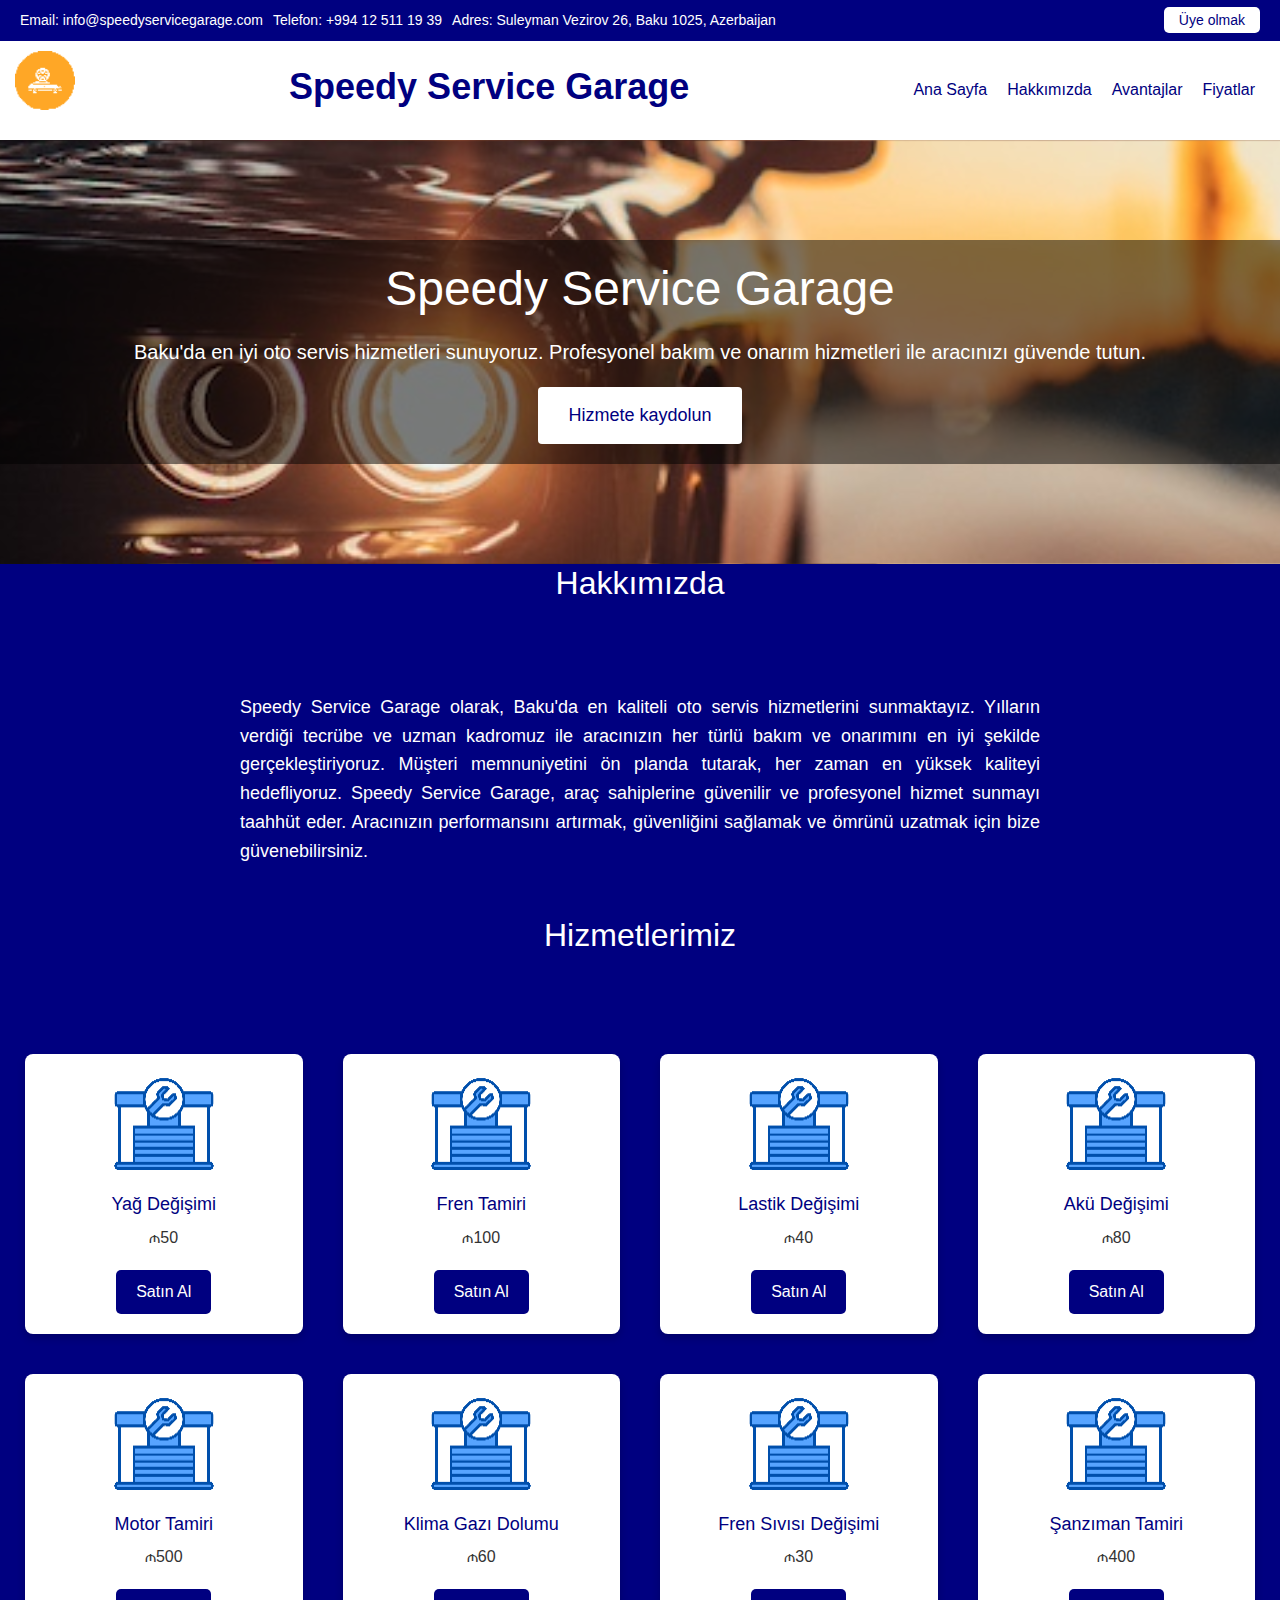
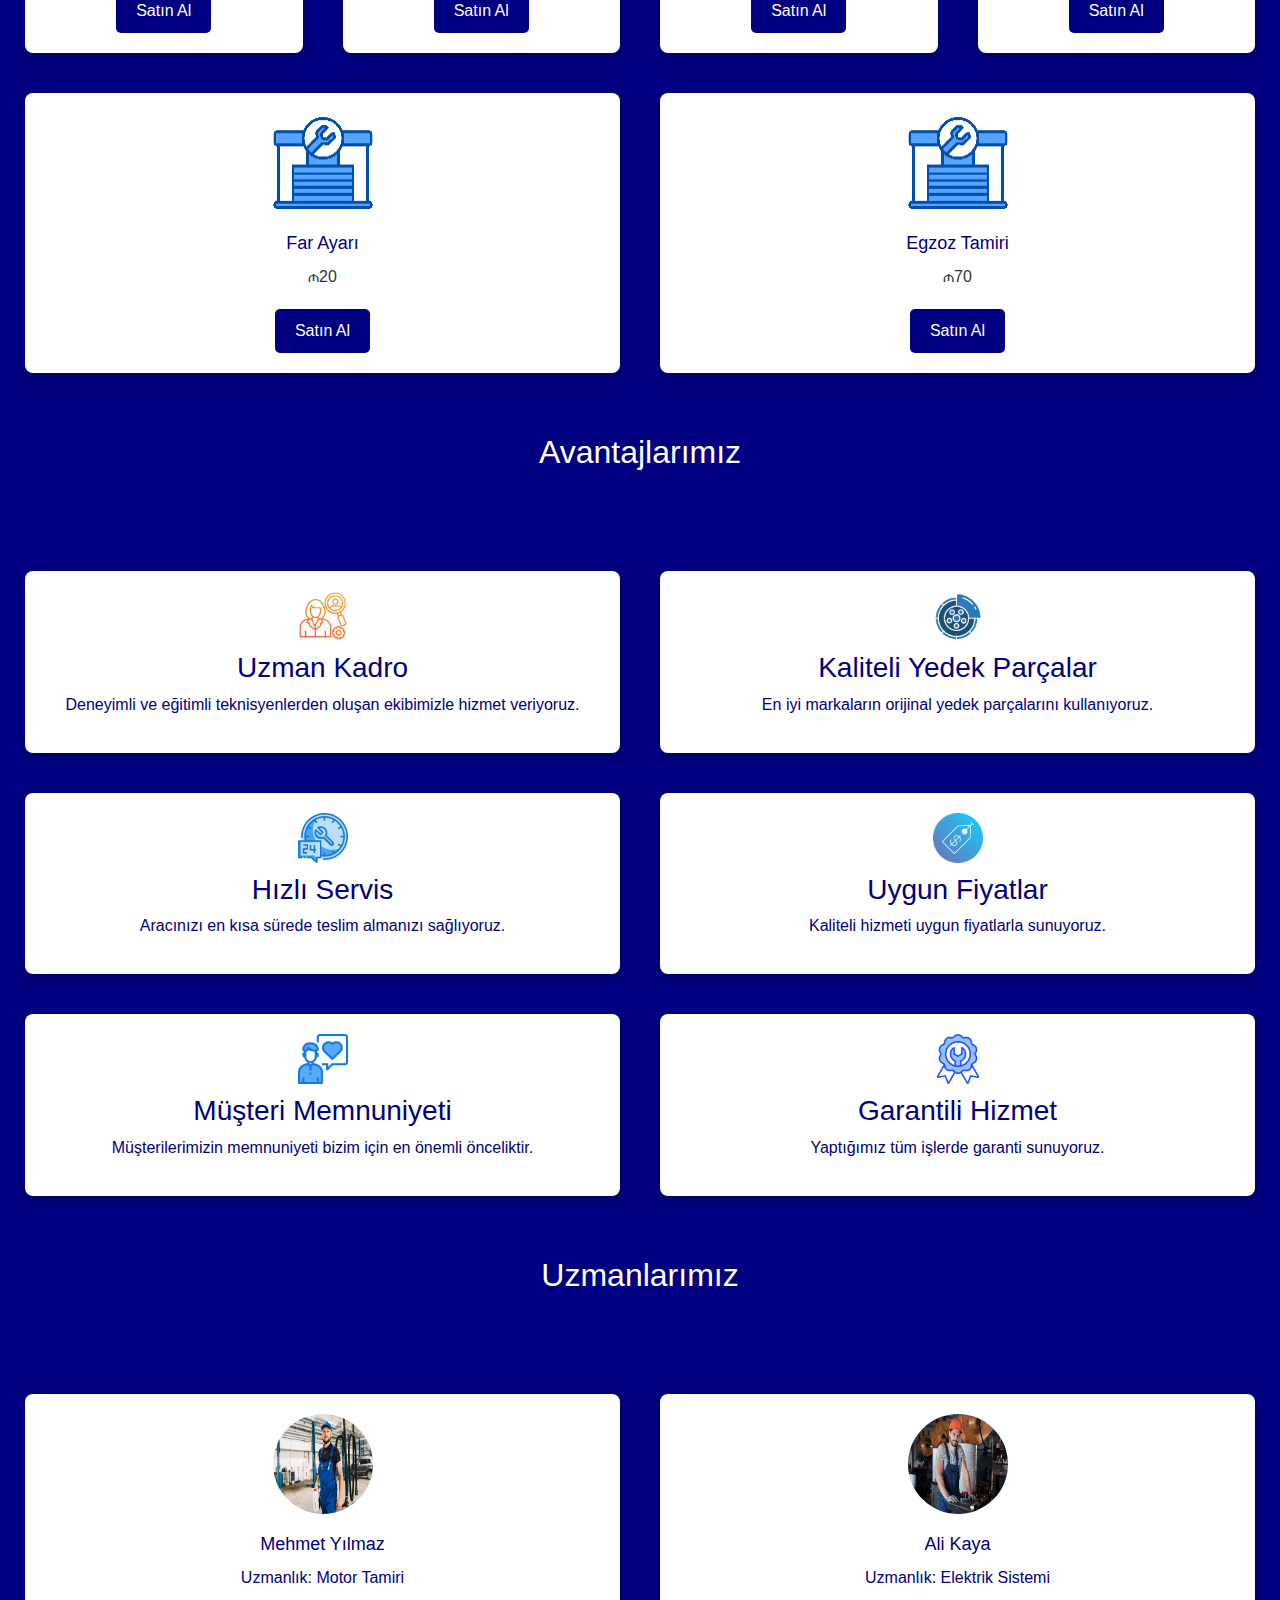
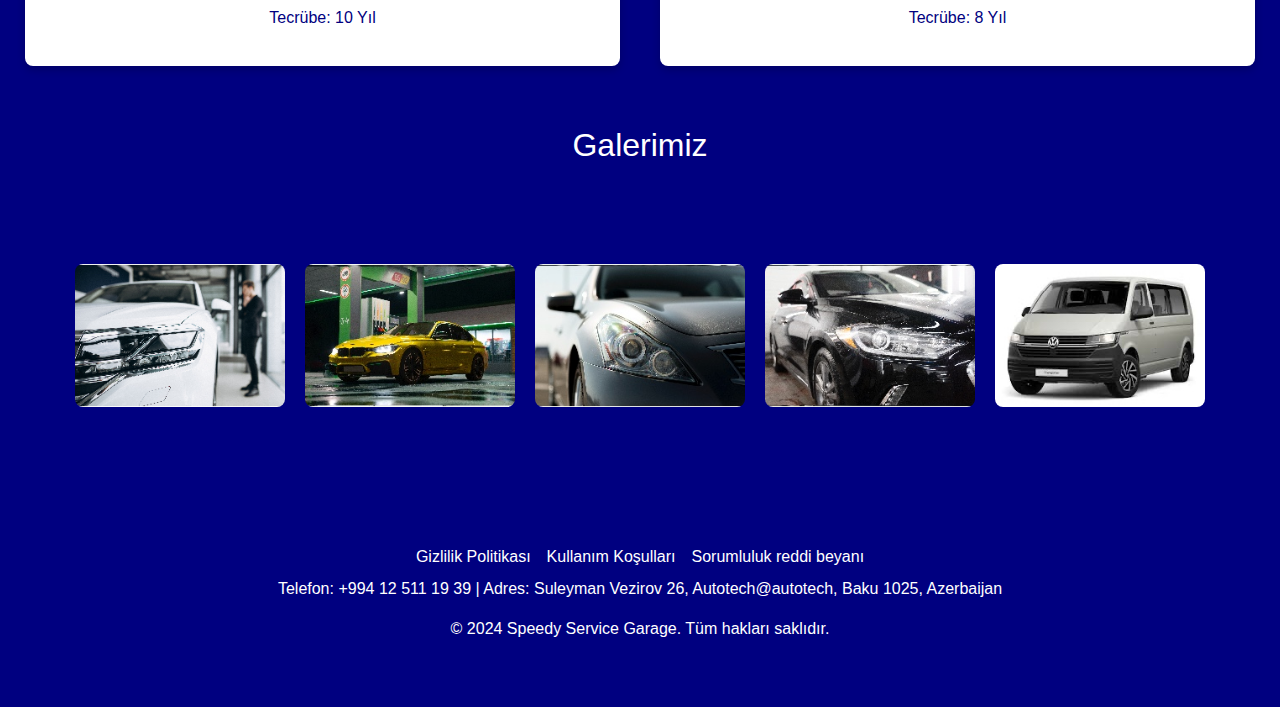
==== index.html @ 7a41a753 "1" ====
<!DOCTYPE html>
<html lang="tr">
<head>
    <meta charset="UTF-8">
    <meta name="viewport" content="width=device-width, initial-scale=1.0">
    <meta name="title" content="Speedy Service Garage">
    <meta name="description"
          content="Speedy Service Garage: Baku'da en iyi oto servis hizmetleri sunuyoruz. Profesyonel bakım ve onarım hizmetleri ile aracınızı güvende tutun.">
    <title>Speedy Service Garage</title>
    <link rel="apple-touch-icon" sizes="180x180" href="favicon/apple-touch-icon.png">
    <link rel="icon" type="image/png" sizes="32x32" href="favicon/favicon-32x32.png">
    <link rel="icon" type="image/png" sizes="16x16" href="favicon/favicon-16x16.png">
    <link rel="manifest" href="favicon/site.webmanifest">
    <link rel="stylesheet" href="css/bootstrap.min.css">
    <link rel="stylesheet" href="css/style.css">
</head>
<body>

<!-- Top Bar -->
<div class="top-bar">
    <div class="contact-info">
        <span>Email: info@speedyservicegarage.com</span>
        <span>Telefon: +994 12 511 19 39</span>
        <span>Adres: Suleyman Vezirov 26, Baku 1025, Azerbaijan</span>
    </div>
    <div class="appointment-btn">
        <a href="form.html">Üye olmak</a>
    </div>
</div>

<!-- Navigation Bar -->
<header class="header">
    <div class="container">
        <nav class="navbar navbar-expand-lg justify-content-between">
            <a class="navbar-brand logo" href="index.html">
                <img src="img/LOGO.png" alt="Speedy Service Garage">
            </a>
            <h1>Speedy Service Garage</h1>
            <button class="navbar-toggler" type="button" data-toggle="collapse" data-target="#navbarSupportedContent"
                    aria-controls="navbarSupportedContent" aria-expanded="false" aria-label="Toggle navigation">
                <span class="toggler-icon"></span>
                <span class="toggler-icon"></span>
                <span class="toggler-icon"></span>
            </button>

            <div class="collapse navbar-collapse sub-menu-bar" id="navbarSupportedContent">
                <ul id="nav" class="navbar-nav align-items-center">
                    <li><a href="index.html">Ana Sayfa</a></li>
                    <li><a href="#about">Hakkımızda</a></li>
                    <li><a href="#advantages">Avantajlar</a></li>
                    <li><a href="#price">Fiyatlar</a></li>
                </ul>
            </div>
        </nav>
    </div>
</header>

<!-- Hero Section -->
<div class="hero">
    <div class="overlay">
        <h1>Speedy Service Garage</h1>
        <p>Baku'da en iyi oto servis hizmetleri sunuyoruz. Profesyonel bakım ve onarım hizmetleri ile aracınızı güvende
            tutun.</p>
        <a href="form.html" class="btn">Hizmete kaydolun</a>
    </div>
</div>


<!-- About Section -->
<div class="container">
    <h2>Hakkımızda</h2>
    <section class="about" id="about">

        <p>
            Speedy Service Garage olarak, Baku'da en kaliteli oto servis hizmetlerini sunmaktayız. Yılların verdiği
            tecrübe ve uzman kadromuz ile aracınızın her türlü bakım ve onarımını en iyi şekilde gerçekleştiriyoruz.
            Müşteri memnuniyetini ön planda tutarak, her zaman en yüksek kaliteyi hedefliyoruz. Speedy Service Garage,
            araç sahiplerine güvenilir ve profesyonel hizmet sunmayı taahhüt eder. Aracınızın performansını artırmak,
            güvenliğini sağlamak ve ömrünü uzatmak için bize güvenebilirsiniz.
        </p>
    </section>
</div>

<!-- Services Section -->
<div class="container">
    <h2>Hizmetlerimiz</h2>
    <section class="services" id="price">
        <div class="service-card">
            <img src="img/1.png" alt="Hizmet 1">
            <h3>Yağ Değişimi</h3>
            <p>₼50</p>
            <a href="tariffs.html" class="buy-btn">Satın Al</a>
        </div>
        <div class="service-card">
            <img src="img/1.png" alt="Hizmet 2">
            <h3>Fren Tamiri</h3>
            <p>₼100</p>
            <a href="tariffs.html" class="buy-btn">Satın Al</a>
        </div>
        <div class="service-card">
            <img src="img/1.png" alt="Hizmet 3">
            <h3>Lastik Değişimi</h3>
            <p>₼40</p>
            <a href="tariffs.html" class="buy-btn">Satın Al</a>
        </div>
        <div class="service-card">
            <img src="img/1.png" alt="Hizmet 4">
            <h3>Akü Değişimi</h3>
            <p>₼80</p>
            <a href="tariffs.html" class="buy-btn">Satın Al</a>
        </div>
        <div class="service-card">
            <img src="img/1.png" alt="Hizmet 5">
            <h3>Motor Tamiri</h3>
            <p>₼500</p>
            <a href="tariffs.html" class="buy-btn">Satın Al</a>
        </div>
        <div class="service-card">
            <img src="img/1.png" alt="Hizmet 6">
            <h3>Klima Gazı Dolumu</h3>
            <p>₼60</p>
            <a href="tariffs.html" class="buy-btn">Satın Al</a>
        </div>
        <div class="service-card">
            <img src="img/1.png" alt="Hizmet 7">
            <h3>Fren Sıvısı Değişimi</h3>
            <p>₼30</p>
            <a href="tariffs.html" class="buy-btn">Satın Al</a>
        </div>
        <div class="service-card">
            <img src="img/1.png" alt="Hizmet 8">
            <h3>Şanzıman Tamiri</h3>
            <p>₼400</p>
            <a href="tariffs.html" class="buy-btn">Satın Al</a>
        </div>
        <div class="service-card">
            <img src="img/1.png" alt="Hizmet 9">
            <h3>Far Ayarı</h3>
            <p>₼20</p>
            <a href="tariffs.html" class="buy-btn">Satın Al</a>
        </div>
        <div class="service-card">
            <img src="img/1.png" alt="Hizmet 10">
            <h3>Egzoz Tamiri</h3>
            <p>₼70</p>
            <a href="tariffs.html" class="buy-btn">Satın Al</a>
        </div>
    </section>
</div>


<!-- Advantages Section -->
<div class="container">
    <h2>Avantajlarımız</h2>
    <section class="advantages" id="advantages">

        <div class="advantage">
            <img src="img/2.png" alt="Avantaj 1">
            <h3>Uzman Kadro</h3>
            <p>Deneyimli ve eğitimli teknisyenlerden oluşan ekibimizle hizmet veriyoruz.</p>
        </div>
        <div class="advantage">
            <img src="img/3.png" alt="Avantaj 2">
            <h3>Kaliteli Yedek Parçalar</h3>
            <p>En iyi markaların orijinal yedek parçalarını kullanıyoruz.</p>
        </div>
        <div class="advantage">
            <img src="img/4.png" alt="Avantaj 3">
            <h3>Hızlı Servis</h3>
            <p>Aracınızı en kısa sürede teslim almanızı sağlıyoruz.</p>
        </div>
        <div class="advantage">
            <img src="img/5.png" alt="Avantaj 4">
            <h3>Uygun Fiyatlar</h3>
            <p>Kaliteli hizmeti uygun fiyatlarla sunuyoruz.</p>
        </div>
        <div class="advantage">
            <img src="img/6.png" alt="Avantaj 5">
            <h3>Müşteri Memnuniyeti</h3>
            <p>Müşterilerimizin memnuniyeti bizim için en önemli önceliktir.</p>
        </div>
        <div class="advantage">
            <img src="img/7.png" alt="Avantaj 6">
            <h3>Garantili Hizmet</h3>
            <p>Yaptığımız tüm işlerde garanti sunuyoruz.</p>
        </div>
    </section>
</div>


<div class="container">
    <h2>Uzmanlarımız</h2>
    <section class="specialists" id="specialists">

        <div class="specialist-card">
            <img src="img/8.jpg" alt="Uzman 1">
            <h3>Mehmet Yılmaz</h3>
            <p>Uzmanlık: Motor Tamiri</p>
            <p>Tecrübe: 10 Yıl</p>
        </div>
        <div class="specialist-card">
            <img src="img/9.jpg" alt="Uzman 2">
            <h3>Ali Kaya</h3>
            <p>Uzmanlık: Elektrik Sistemi</p>
            <p>Tecrübe: 8 Yıl</p>
        </div>
    </section>
</div>

<!-- Gallery Section -->
<div class="container">
    <h2>Galerimiz</h2>
    <section class="gallery" id="gallery">

        <div class="gallery-item">
            <img src="img/10.jpg" alt="Fotoğraf 1">
        </div>
        <div class="gallery-item">
            <img src="img/11.jpg" alt="Fotoğraf 2">
        </div>

        <div class="gallery-item">
            <img src="img/12.jpg" alt="Fotoğraf 1">
        </div>
        <div class="gallery-item">
            <img src="img/13.jpg" alt="Fotoğraf 2">
        </div>
        <div class="gallery-item">
            <img src="img/14.jpg" alt="Fotoğraf 2">
        </div>
    </section>
</div>

<!-- Footer Section -->
<footer id="contact">
    <div class="d-flex justify-content-center flex-column-mob">
        <a href="policy.html" class="text-white m-2">Gizlilik Politikası</a>
        <a href="terms.html" class="text-white m-2">Kullanım Koşulları</a>
        <a href="disclaimer.html" class="text-white m-2">Sorumluluk reddi beyanı</a>
    </div>
    <p>Telefon: +994 12 511 19 39 | Adres: Suleyman Vezirov 26, Autotech@autotech, Baku 1025, Azerbaijan</p>
    <p>© 2024 Speedy Service Garage. Tüm hakları saklıdır.</p>
</footer>
</body>
<script src="js/jquery-1.12.4.min.js"></script>
<script src="js/bootstrap.min.js"></script>
<script src="js/main.js"></script>
<script type="application/ld+json">
    {
        "@context": "https://schema.org",
        "@type": "Organization",
        "name": "Speedy Service Garage",
        "url": "",
        "logo": "/favicon/favicon.ico"
    }
</script>
<script type="application/ld+json">
    {
        "@context": "https://schema.org",
        "@type": "WPHeader",
        "headline": "Speedy Service Garage",
        "description": "Speedy Service Garage: Baku'da en iyi oto servis hizmetleri sunuyoruz. Profesyonel bakım ve onarım hizmetleri ile aracınızı güvende tutun.",
        "url": "",
        "publisher": {
            "@type": "Organization",
            "name": "Speedy Service Garage",
            "logo": {
                "@type": "ImageObject",
                "url": "/favicon/favicon.ico"
            }
        }
    }
</script>
<script type="application/ld+json">
    {
        "@context": "https://schema.org",
        "@type": "WebPage",
        "name": "Speedy Service Garage",
        "description": "Speedy Service Garage: Baku'da en iyi oto servis hizmetleri sunuyoruz. Profesyonel bakım ve onarım hizmetleri ile aracınızı güvende tutun.",
        "publisher": {
            "@type": "Organization",
            "name": "Speedy Service Garage"
        },
        "license": "A license document that applies to this content, typically indicated by URL"
    }
</script>
<script type="application/ld+json">
    {
        "@context": "https://schema.org",
        "@type": "SiteNavigationElement",
        "name": "Main Navigation",
        "url": "",
        "hasPart": [
            {
                "@type": "WebPage",
                "name": "Home",
                "url": ""
            },
            {
                "@type": "WebPage",
                "name": "Tariffs",
                "url": "/tariffs.html"
            },
            {
                "@type": "WebPage",
                "name": "Form",
                "url": "/form.html"
            },
            {
                "@type": "WebPage",
                "name": "Policy",
                "url": "/policy.html"
            },
            {
                "@type": "WebPage",
                "name": "Terms of Conditions",
                "url": "/terms.html"
            },
            {
                "@type": "WebPage",
                "name": "Disclaimer",
                "url": "/disclaimer.html"
            }
        ]
    }
</script>
</html>
---- css/style.css ----
body {
  font-family: Arial, sans-serif;
  margin: 0;
  padding: 0;
  color: #FFFFFF;
  background-color: #000080;
}

.container {
  max-width: 1440px;
  margin: 0 auto;
  padding: 0 15px;
}

header {
  background-color: #FFFFFF;
  padding: 10px 0;
  color: #000080;
}

header .contact-info {
  display: flex;
  justify-content: space-between;
  align-items: center;
  font-size: 14px;
}

header .contact-info a {
  color: #FFFFFF;
  text-decoration: none;
  padding: 10px 15px;
  border: 1px solid #FFFFFF;
  border-radius: 4px;
}

.main-nav {
  display: flex;
  justify-content: space-between;
  align-items: center;
  padding: 20px 0;
}

.main-nav a {
  color: #FFFFFF;
  text-decoration: none;
  margin-left: 20px;
  font-size: 16px;
}

.main-nav a:hover {
  text-decoration: underline;
}

.hero {
  background-image: url('../img/15.jpg'); /* Замените на изображение */
  background-size: cover;
  background-position: center;
  position: relative;
  color: #FFFFFF;
  text-align: center;
  padding: 100px 0;
}

.hero .overlay {
  background-color: rgba(0, 0, 0, 0.5);
  padding: 20px;
}

.hero h1 {
  font-size: 48px;
  margin: 0;
}

.hero p {
  font-size: 20px;
  margin: 20px 0;
}

.hero .btn {
  background-color: #FFFFFF;
  color: #000080;
  padding: 15px 30px;
  border: none;
  border-radius: 4px;
  text-decoration: none;
  font-size: 18px;
}

.services {
  padding: 50px 0;
}

.services h2 {
  text-align: center;
  margin-bottom: 30px;
}

.services .service-card {
  background-color: #FFFFFF;
  color: #000080;
  text-align: center;
  padding: 20px;
  margin: 10px;
  border-radius: 8px;
  width: calc(20% - 40px);
  box-shadow: 0 4px 8px rgba(0, 0, 0, 0.2);
  display: inline-block;
  vertical-align: top;
}

.services .service-card img {
  width: 100px;
  height: 100px;
  margin-bottom: 10px;
}

.services .service-card h3 {
  font-size: 18px;
  margin: 10px 0;
}

.services .service-card p {
  font-size: 16px;
}

.about, .advantages, .specialists, .gallery, footer {
  padding: 50px 0;
}

.about h2, .advantages h2, .specialists h2, .gallery h2 {
  text-align: center;
  margin-bottom: 30px;
}

.about p {
  font-size: 18px;
  text-align: justify;
  line-height: 1.6;
  max-width: 800px;
  margin: 0 auto;
}

.advantages .advantage {
  background-color: #FFFFFF;
  color: #000080;
  text-align: center;
  padding: 20px;
  margin: 10px;
  border-radius: 8px;
  width: calc(25% - 40px);
  box-shadow: 0 4px 8px rgba(0, 0, 0, 0.2);
  display: inline-block;
  vertical-align: top;
}

.advantages .advantage img {
  width: 50px;
  height: 50px;
  margin-bottom: 10px;
}

.specialists .specialist-card {
  background-color: #FFFFFF;
  color: #000080;
  text-align: center;
  padding: 20px;
  margin: 10px;
  border-radius: 8px;
  width: calc(25% - 40px);
  box-shadow: 0 4px 8px rgba(0, 0, 0, 0.2);
  display: inline-block;
  vertical-align: top;
}

.specialists .specialist-card img {
  width: 100px;
  height: 100px;
  border-radius: 50%;
  margin-bottom: 10px;
}

.specialists .specialist-card h3 {
  font-size: 18px;
  margin: 10px 0;
}

.specialists .specialist-card p {
  font-size: 16px;
}

.gallery .gallery-item {
  width: calc(20% - 40px);
  margin: 10px;
  display: inline-block;
  vertical-align: top;
}

.gallery .gallery-item img {
  width: 100%;
  border-radius: 8px;
}
.gallery {
  display: flex;
  justify-content: center;
}
footer {
  background-color: #000080;
  color: #FFFFFF;
  text-align: center;
}

footer p {
  font-size: 16px;
}






.services {
  display: flex;
  flex-wrap: wrap;
  justify-content: space-between;
  gap: 20px;
}

.service-card {
  flex: 1 1 calc(20% - 20px);
  box-sizing: border-box;
  text-align: center;
  background-color: #ffffff;
  padding: 20px;
  border-radius: 10px;
  box-shadow: 0 0 10px rgba(0, 0, 0, 0.1);
}


.advantages {
  display: flex;
  flex-wrap: wrap;
  justify-content: space-between;
  gap: 20px;
}

.advantage {
  flex: 1 1 calc(33.33% - 20px);
  box-sizing: border-box;
  text-align: center;
  background-color: #ffffff;
  padding: 20px;
  border-radius: 10px;
  box-shadow: 0 0 10px rgba(0, 0, 0, 0.1);
}


.specialists {
  display: flex;
  flex-wrap: wrap;
  justify-content: space-between;
  gap: 20px;
}

.specialist-card {
  flex: 1 1 calc(25% - 20px);
  box-sizing: border-box;
  text-align: center;
  background-color: #ffffff;
  padding: 20px;
  border-radius: 10px;
  box-shadow: 0 0 10px rgba(0, 0, 0, 0.1);
}

@media (max-width: 1024px) {
  .service-card, .advantage, .specialist-card {
    flex: 1 1 calc(50% - 20px);
  }
}

@media (max-width: 768px) {
  .service-card, .advantage, .specialist-card {
    flex: 1 1 100%;
  }
  .gallery .gallery-item {
    width: 100%;
    display: inline-block;
    vertical-align: top;
    margin: 0;
    padding: 10px;
  }
  .gallery {
    flex-direction: column;
    display: flex;
  }
}

h2 {
  text-align: center;
  margin-bottom: 40px;
  color: #ffffff;
}

img {
  max-width: 100%;
  height: auto;
  margin-bottom: 20px;
}




.top-bar {
  display: flex;
  justify-content: space-between;
  align-items: center;
  background-color: #000080;
  color: #ffffff;
  padding: 10px 20px;
  font-size: 14px;
}

.top-bar .contact-info {
  display: flex;
  flex-wrap: wrap;
  gap: 10px;
}

.top-bar .appointment-btn a {
  background-color: #ffffff;
  color: #000080;
  padding: 5px 15px;
  text-decoration: none;
  border-radius: 5px;
}


.navigation-bar {
  display: flex;
  justify-content: space-between;
  align-items: center;
  background-color: #ffffff;
  padding: 20px;
  box-shadow: 0 2px 10px rgba(0, 0, 0, 0.1);
}

.navigation-bar .logo img {
  max-width: 150px;
  height: auto;
}

.navigation-bar .menu ul {
  display: flex;
  gap: 20px;
  list-style: none;
  margin: 0;
  padding: 0;
}

.navigation-bar .menu ul li a {
  text-decoration: none;
  color: #000080;
  font-weight: bold;
}


@media (max-width: 1024px) {
  .top-bar {
    flex-direction: column;
    align-items: flex-start;
  }

  .top-bar .contact-info {
    margin-bottom: 10px;
  }

  .navigation-bar {
    flex-direction: column;
    align-items: flex-start;
  }

  .navigation-bar .menu ul {
    flex-direction: column;
    gap: 10px;
    width: 100%;
  }

  .navigation-bar .menu ul li {
    width: 100%;
  }

  .navigation-bar .menu ul li a {
    display: block;
    padding: 10px;
    text-align: left;
  }
}

@media (max-width: 768px) {
  .top-bar {
    font-size: 12px;
    padding: 10px;
  }

  .navigation-bar .logo img {
    max-width: 120px;
  }

  .navigation-bar .menu ul li a {
    padding: 10px 5px;
  }
}



.service-card {
  text-align: center;
  background-color: #ffffff;
  padding: 20px;
  border-radius: 10px;
  box-shadow: 0 0 10px rgba(0, 0, 0, 0.1);
  margin-bottom: 20px;
  position: relative;
}

.service-card img {
  max-width: 100%;
  height: auto;
  margin-bottom: 15px;
}

.service-card h3 {
  font-size: 18px;
  color: #000080;
  margin-bottom: 10px;
}

.service-card p {
  font-size: 16px;
  color: #333333;
  margin-bottom: 20px;
}
.tariffs .services .price {
  color: green;
  font-weight: bold;
  font-size: 32px;
}
.tariffs .services h2 {
  color: #000080;
}
.buy-btn {
  display: inline-block;
  background-color: #000080;
  color: #ffffff;
  padding: 10px 20px;
  text-decoration: none;
  border-radius: 5px;
  transition: background-color 0.3s;
}

.buy-btn:hover {
  background-color: #333399;
}


@media (max-width: 768px) {
  .service-card {
    margin-bottom: 15px;
  }

  .buy-btn {
    padding: 8px 16px;
    font-size: 14px;
  }
}



/*===== NAVBAR =====*/
.header_navbar {
  position: absolute;
  top: 0;
  left: 0;
  width: 100%;
  z-index: 99;
  -webkit-transition: all 0.3s ease-out 0s;
  -moz-transition: all 0.3s ease-out 0s;
  -ms-transition: all 0.3s ease-out 0s;
  -o-transition: all 0.3s ease-out 0s;
  transition: all 0.3s ease-out 0s;
}

.header a {
  color: #111;
}

.header a:hover, .hero a:hover {
  text-decoration: none;
}

.sticky {
  position: fixed;
  z-index: 999;
  background-color: #fff;
  -webkit-box-shadow: 0px 20px 50px 0px rgba(0, 0, 0, 0.05);
  -moz-box-shadow: 0px 20px 50px 0px rgba(0, 0, 0, 0.05);
  box-shadow: 0px 20px 50px 0px rgba(0, 0, 0, 0.05);
  -webkit-transition: all 0.3s ease-out 0s;
  -moz-transition: all 0.3s ease-out 0s;
  -ms-transition: all 0.3s ease-out 0s;
  -o-transition: all 0.3s ease-out 0s;
  transition: all 0.3s ease-out 0s;
}

.sticky .navbar {
  padding: 10px 0;
}

.navbar {
  align-items: center;
  -webkit-transition: all 0.3s ease-out 0s;
  -moz-transition: all 0.3s ease-out 0s;
  -ms-transition: all 0.3s ease-out 0s;
  -o-transition: all 0.3s ease-out 0s;
  transition: all 0.3s ease-out 0s;
}

.navbar h1 {
  white-space: nowrap;
  color: #000080;
  font-weight: bold;
  font-size: 36px;
}
.navbar ul li {
  margin: 10px;
}
.navbar a:hover {
  text-decoration: none;
}

.tariffs {
  padding: 200px 0;
}

.navbar-brand {
  padding: 0;
  margin-right: 0;
}

.navbar .navbar-nav a {
  color: #000080;
}
.navbar-brand img {
  width: 60px;
}
.policy {
  padding-top: 150px;
}
.policy p {
  text-align: left;
}

.navbar-toggler {
  padding: 0;
}
.navbar-collapse {
  flex-grow: 0!important;
}
.navbar-toggler .toggler-icon {
  width: 30px;
  height: 2px;
  background-color: #111;
  display: block;
  margin: 5px 0;
  position: relative;
  -webkit-transition: all 0.3s ease-out 0s;
  -moz-transition: all 0.3s ease-out 0s;
  -ms-transition: all 0.3s ease-out 0s;
  -o-transition: all 0.3s ease-out 0s;
  transition: all 0.3s ease-out 0s;
}

.navbar-toggler.active .toggler-icon:nth-of-type(1) {
  -webkit-transform: rotate(45deg);
  -moz-transform: rotate(45deg);
  -ms-transform: rotate(45deg);
  -o-transform: rotate(45deg);
  transform: rotate(45deg);
  top: 7px;
}

.navbar-toggler.active .toggler-icon:nth-of-type(2) {
  opacity: 0;
}

.navbar-toggler.active .toggler-icon:nth-of-type(3) {
  -webkit-transform: rotate(135deg);
  -moz-transform: rotate(135deg);
  -ms-transform: rotate(135deg);
  -o-transform: rotate(135deg);
  transform: rotate(135deg);
  top: -7px;
}

@media only screen and (min-width: 768px) and (max-width: 991px) {
  .navbar-collapse {
    position: absolute;
    top: 100%;
    left: 0;
    width: 100%;
    background-color: #fff;
    z-index: 9;
    -webkit-box-shadow: 0px 15px 20px 0px rgba(34, 34, 34, 0.1);
    -moz-box-shadow: 0px 15px 20px 0px rgba(34, 34, 34, 0.1);
    box-shadow: 0px 15px 20px 0px rgba(34, 34, 34, 0.1);
    margin-top: 20px;
    padding: 5px 12px;
  }
}

@media (max-width: 767px) {
  .navbar-collapse {
    position: absolute;
    top: 100%;
    left: 0;
    width: 100%;
    background-color: #fff;
    z-index: 9;
    -webkit-box-shadow: 0px 15px 20px 0px rgba(34, 34, 34, 0.1);
    -moz-box-shadow: 0px 15px 20px 0px rgba(34, 34, 34, 0.1);
    box-shadow: 0px 15px 20px 0px rgba(34, 34, 34, 0.1);
    padding: 5px 12px;
  }
  .about-text, .delivery-text {
    width: 100%;
  }
  .about-image, .delivery-image {
    width: 100%;
    margin-right: 0px;
  }
  .h-135 {
    height: auto;
  }
  .policy {
    padding-top: 50px;
  }
  .policy h1 {
    font-size: 1.5em;
  }
  .policy h2 {
    font-size: 1.2em;
  }
  .menu ul li {
    margin: 10px 15px;
  }
  .short-logo {
    justify-content: center;
  }
  .menu ul li a {
    color: #fff
  }
  .flex-column-mob {
    flex-direction: column;
  }
  .category-row {
    flex-direction: column;
  }

  .about-team, .beauty-glory {
    flex-direction: column;
  }

  .about-team img, .beauty-glory img {
    max-width: 100%;
  }

  .navbar-toggler {
    padding: 10px;
  }

  .navbar h1 {
    padding: 10px;
  }

  .navbar-brand img {
    width: 60px;
  }
  .navbar ul li, .navbar ul li a{
    color: #111;
  }
  .img-about {
    width: 100% !important;
  }

  .advantage-row, .category-row {
    flex-direction: column;
  }

  .services-grid {
    display: flex;
    flex-direction: column;
  }

  .cta-btn {
    font-size: 14px;
  }

  .advantage-item, .category-card {
    width: 100%;
    margin: 10px 0;
  }

  .banner h1 {
    font-size: 16px;
  }

  .banner p {
    font-size: 12px;
  }

  .header-info p, .header-info a {
    font-size: 10px;
  }
  .tariffs {
    padding: 60px 0;
  }
  .tariffs .category-card {
    width: 100%;
  }

}

.navbar-nav .nav-item {
  margin-left: 45px;
  position: relative;
  white-space: nowrap;
}

nav ul li:hover a {
  color: #8B0000 !important;
  text-decoration: none;
}

.screen img {
  max-width: 250px;
}

@media only screen and (min-width: 992px) and (max-width: 1199px) {
  .navbar-nav .nav-item {
    margin-left: 30px;
  }
}

@media only screen and (min-width: 768px) and (max-width: 991px) {
  .navbar-nav .nav-item {
    margin: 0;
  }
}

@media (max-width: 767px) {
  .navbar-nav .nav-item {
    margin: 0;
  }

  .navbar h1 {
    font-size: 16px;
  }
}

.navbar-nav .nav-item a {
  font-size: 16px;
  font-weight: 600;
  color: #38424D;
  -webkit-transition: all 0.3s ease-out 0s;
  -moz-transition: all 0.3s ease-out 0s;
  -ms-transition: all 0.3s ease-out 0s;
  -o-transition: all 0.3s ease-out 0s;
  transition: all 0.3s ease-out 0s;
  padding: 5px 0;
  position: relative;
}

.navbar-nav .nav-item a::before {
  position: absolute;
  content: '';
  width: 0;
  height: 2px;
  background-color: #38424D;
  border-radius: 50px;
  left: 110%;
  left: 0;
  bottom: 0;
  -webkit-transition: all 0.3s ease-out 0s;
  -moz-transition: all 0.3s ease-out 0s;
  -ms-transition: all 0.3s ease-out 0s;
  -o-transition: all 0.3s ease-out 0s;
  transition: all 0.3s ease-out 0s;
}

@media only screen and (min-width: 768px) and (max-width: 991px) {
  .navbar-nav .nav-item a::before {
    display: none;
  }
}

@media (max-width: 767px) {
  .navbar-nav .nav-item a::before {
    display: none;
  }
}

@media only screen and (min-width: 768px) and (max-width: 991px) {
  .navbar-nav .nav-item a {
    display: block;
    padding: 4px 0;
  }
}

@media (max-width: 767px) {
  .navbar-nav .nav-item a {
    display: block;
    padding: 4px 0;
  }
}

.navbar-nav .nav-item.active > a::before, .navbar-nav .nav-item:hover > a::before {
  width: 100%;
}

.navbar-nav .nav-item:hover .sub-menu {
  top: 100%;
  opacity: 1;
  visibility: visible;
}

@media only screen and (min-width: 768px) and (max-width: 991px) {
  .navbar-nav .nav-item:hover .sub-menu {
    top: 0;
  }
}

@media (max-width: 767px) {
  .navbar-nav .nav-item:hover .sub-menu {
    top: 0;
  }

  .screen img {
    max-width: 100%;
  }
}

.navbar-nav .nav-item .sub-menu {
  width: 200px;
  background-color: #fff;
  -webkit-box-shadow: 0px 0px 20px 0px rgba(0, 0, 0, 0.1);
  -moz-box-shadow: 0px 0px 20px 0px rgba(0, 0, 0, 0.1);
  box-shadow: 0px 0px 20px 0px rgba(0, 0, 0, 0.1);
  position: absolute;
  top: 110%;
  left: 0;
  opacity: 0;
  visibility: hidden;
  -webkit-transition: all 0.3s ease-out 0s;
  -moz-transition: all 0.3s ease-out 0s;
  -ms-transition: all 0.3s ease-out 0s;
  -o-transition: all 0.3s ease-out 0s;
  transition: all 0.3s ease-out 0s;
}

@media only screen and (min-width: 768px) and (max-width: 991px) {
  .navbar-nav .nav-item .sub-menu {
    position: relative;
    width: 100%;
    top: 0;
    display: none;
    opacity: 1;
    visibility: visible;
  }
}

@media (max-width: 767px) {
  .navbar-nav .nav-item .sub-menu {
    position: relative;
    width: 100%;
    top: 0;
    display: none;
    opacity: 1;
    visibility: visible;
  }
  .container1 {
    flex-direction: column;
  }
}

.navbar-nav .nav-item .sub-menu li {
  display: block;
}

.navbar-nav .nav-item .sub-menu li a {
  display: block;
  padding: 8px 20px;
  color: #4be46e;
}

.navbar-nav .nav-item .sub-menu li a.active, .navbar-nav .nav-item .sub-menu li a:hover {
  padding-left: 25px;
  color: #1E75D9;
}

.navbar-nav .sub-nav-toggler {
  display: none;
}

.form-contact {
  width: 60%;
}

@media only screen and (min-width: 768px) and (max-width: 991px) {
  .navbar-nav .sub-nav-toggler {
    display: block;
    position: absolute;
    right: 0;
    top: 0;
    background: none;
    color: #222;
    font-size: 18px;
    border: 0;
    width: 30px;
    height: 30px;
  }
}

@media (max-width: 767px) {
  .navbar-nav .sub-nav-toggler {
    display: block;
    position: absolute;
    right: 0;
    top: 0;
    background: none;
    color: #222;
    font-size: 18px;
    border: 0;
    width: 30px;
    height: 30px;
  }

  .form-contact {
    width: 80%;
  }
}

.navbar-nav .sub-nav-toggler span {
  width: 8px;
  height: 8px;
  border-left: 1px solid #222;
  border-bottom: 1px solid #222;
  -webkit-transform: rotate(-45deg);
  -moz-transform: rotate(-45deg);
  -ms-transform: rotate(-45deg);
  -o-transform: rotate(-45deg);
  transform: rotate(-45deg);
  position: relative;
  top: -5px;
}

.contact_section2 {
  width: 100%;
  height: auto;
  background-size: 100%;
  display: flex;
  justify-content: center;
  margin-bottom: 90px;
}

.input_bg {
  width: 60%;
  margin: 0 auto;
  text-align: center;
  margin-top: 100px;
}

.fact_text {
  width: 100%;
  float: left;
  font-size: 20px;
  color: #ffffff;
  text-align: center;
  text-transform: uppercase;
}

.address_text {
  width: 100%;
  float: left;
  font-size: 18px;
  color: #000;
  padding: 5px 20px 5px 30px;
  border-radius: 30px;
  border: 0px;
  background-color: #dadada;
  height: 60px;
  margin-top: 40px;
}

.sub_bt {
  width: 100%;
  color: black;
  background-color: #fff;
  font-size: 18px;
  border-radius: 30px;
  border: 1px solid black;
  height: 60px;
  margin-top: 40px;
  cursor: pointer;

}

.sub_bt:hover {
  color: #fff;
  background-color: black;
  border-color: #fff;
}

.h-80 {
  height: 80px;
  background-size: auto;
}

.courses-section h2 {
  text-align: center;
}
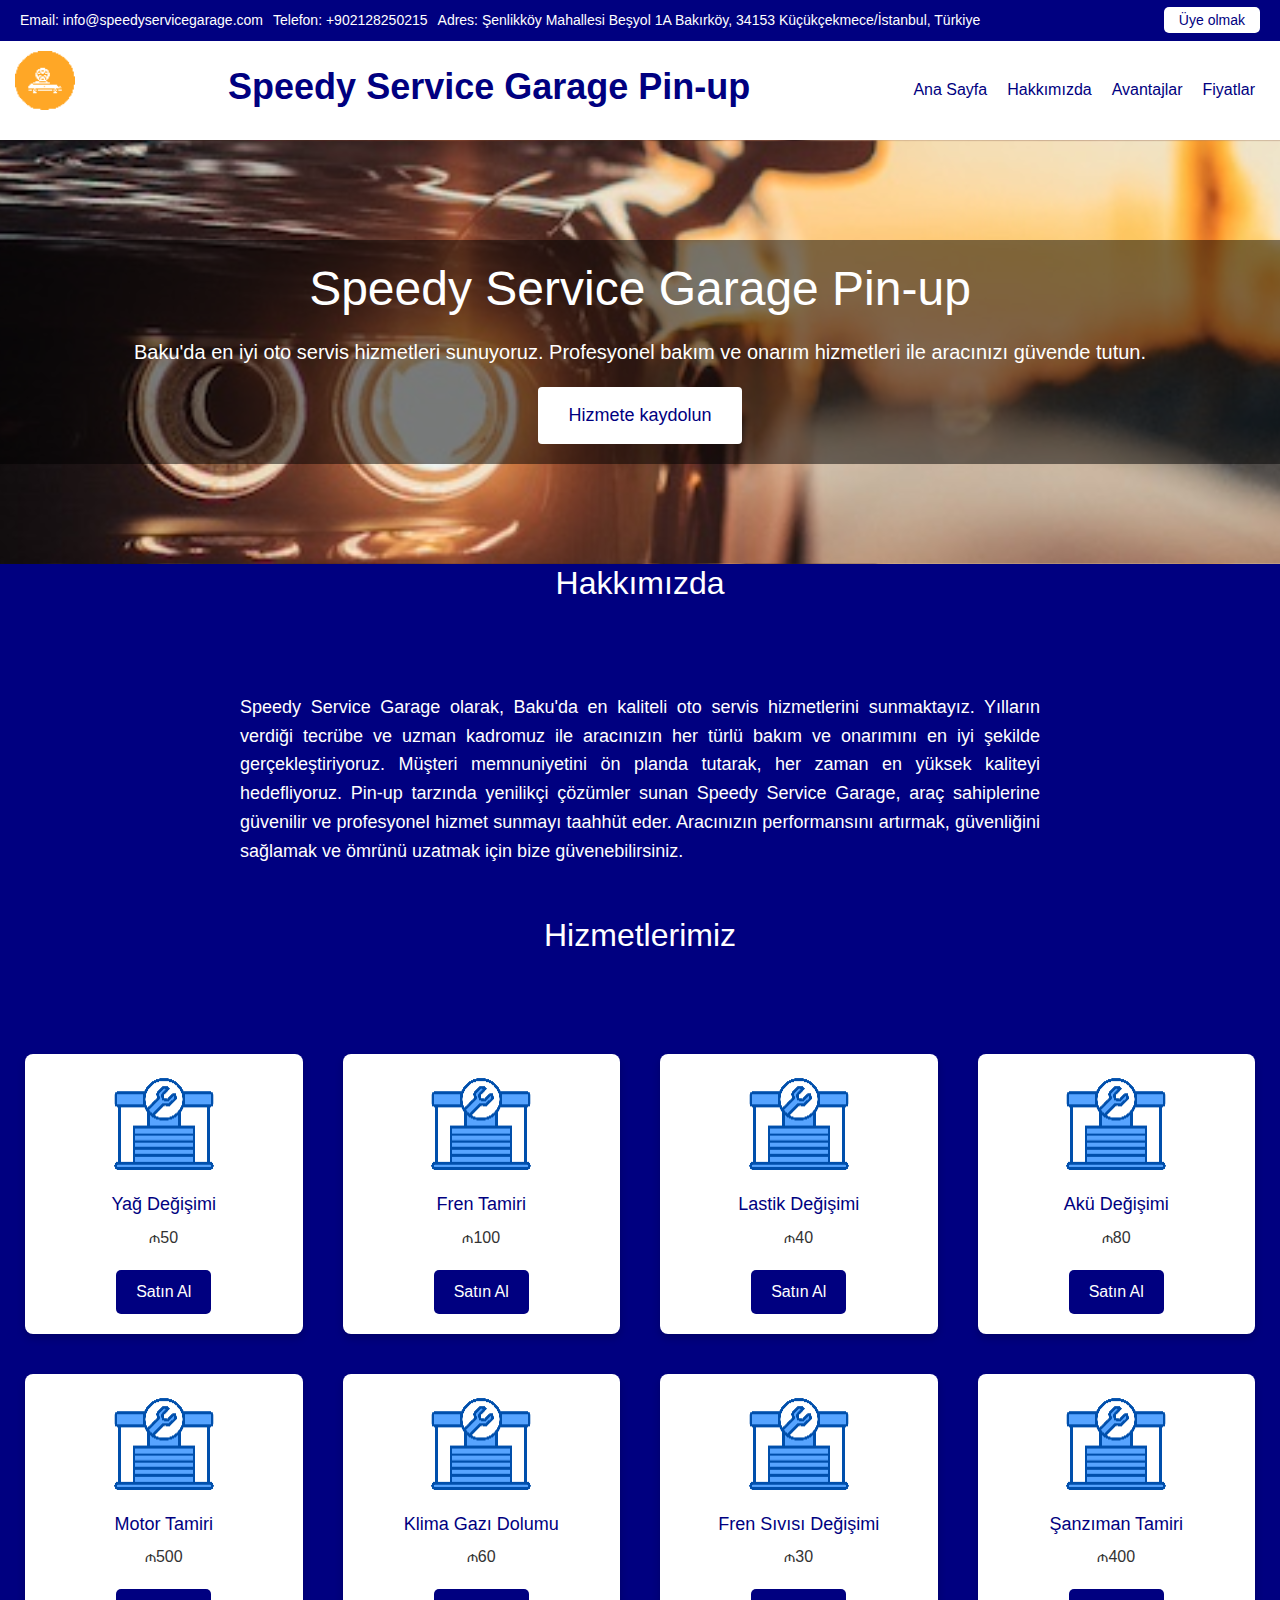
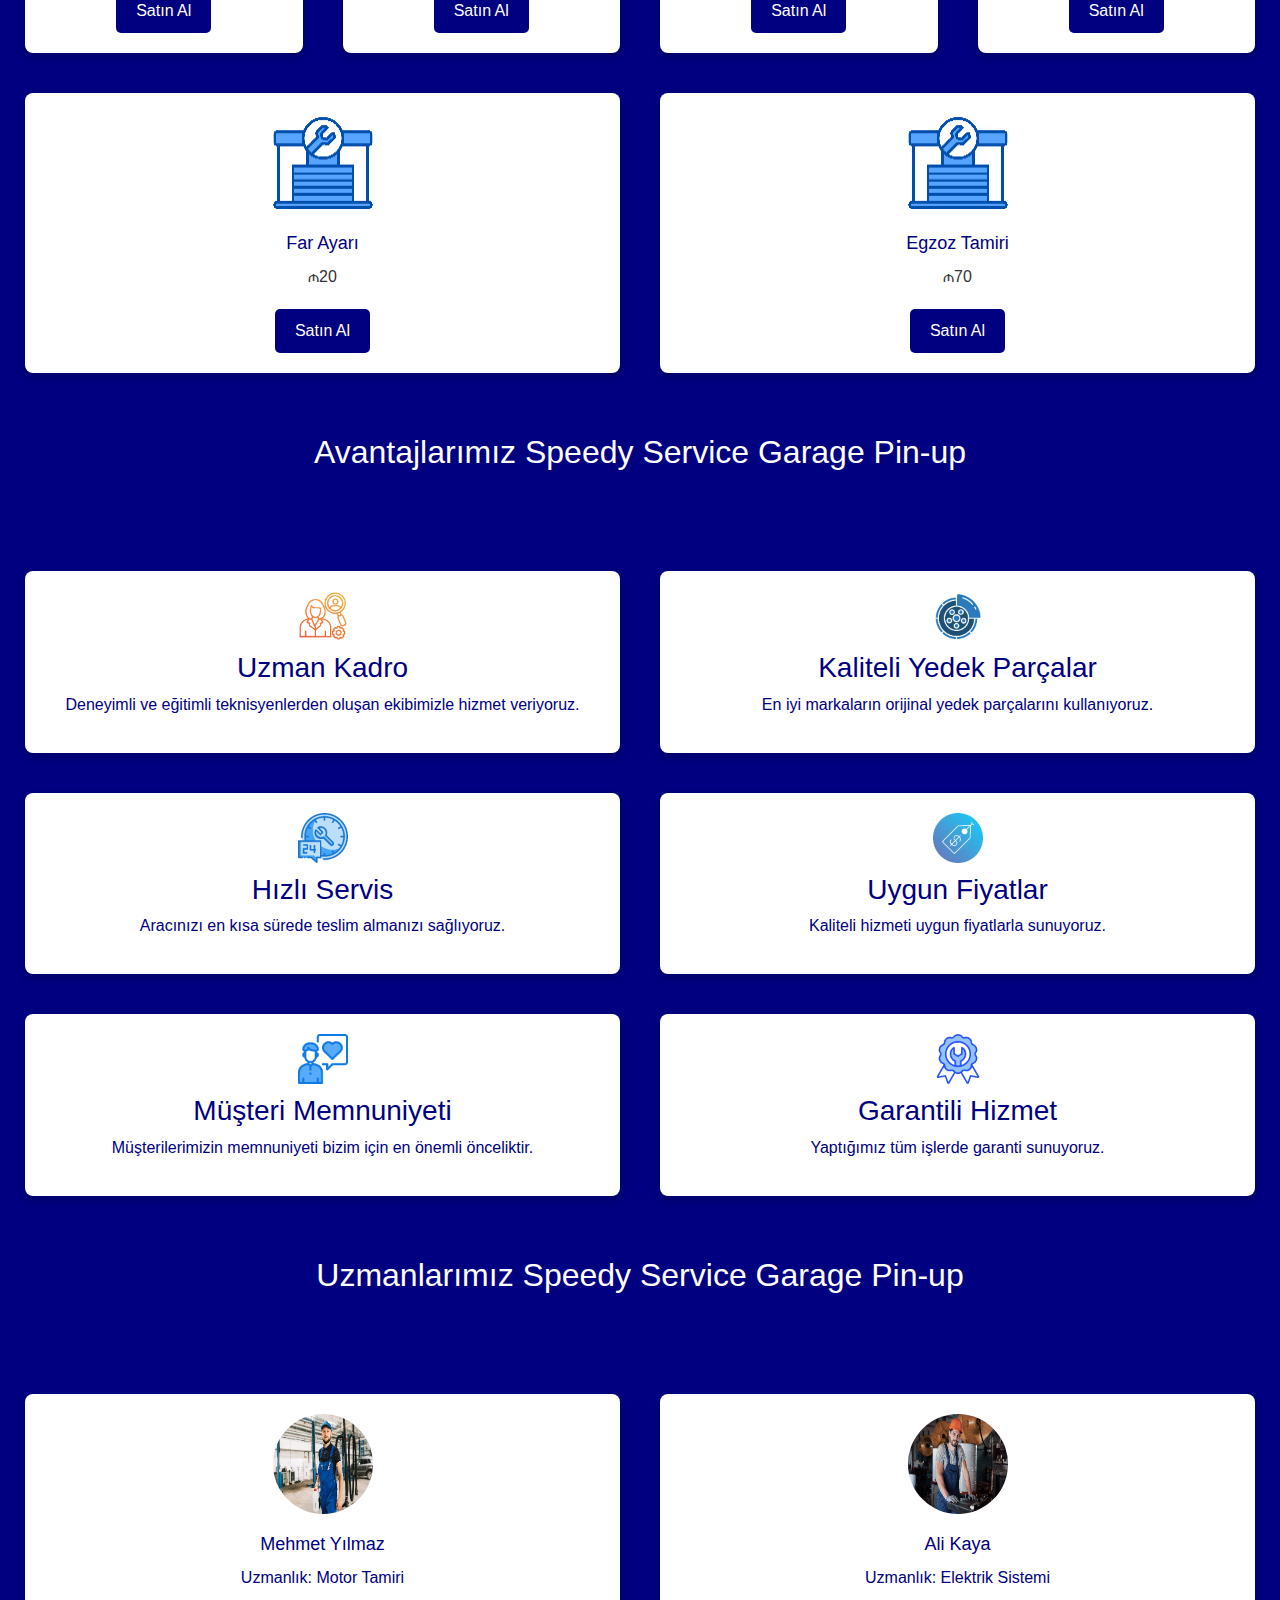
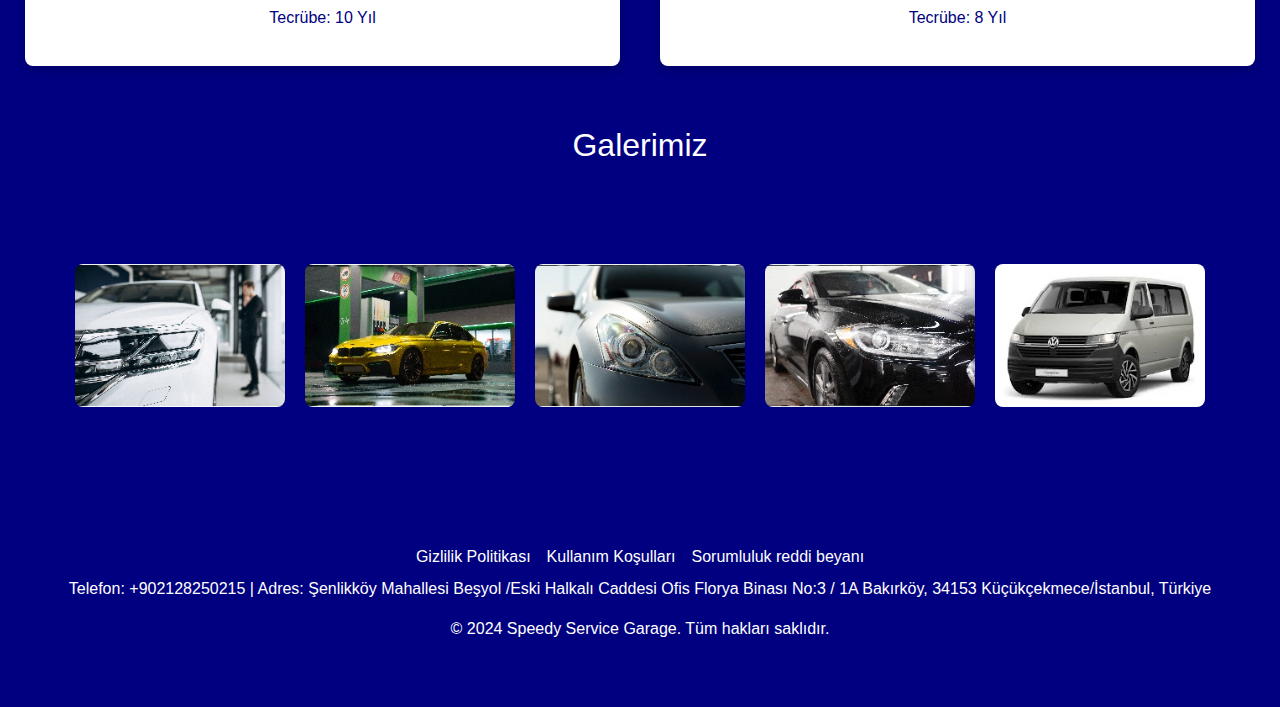
==== commit 2932608b: "1" ====
--- a/index.html
+++ b/index.html
@@ -5,14 +5,14 @@
     <meta name="viewport" content="width=device-width, initial-scale=1.0">
     <meta name="title" content="Speedy Service Garage">
     <meta name="description"
-          content="Speedy Service Garage: Baku'da en iyi oto servis hizmetleri sunuyoruz. Profesyonel bakım ve onarım hizmetleri ile aracınızı güvende tutun.">
-    <title>Speedy Service Garage</title>
+          content="Speedy Service Garage pin-up: Baku'da en iyi oto servis hizmetleri sunuyoruz. Profesyonel bakım ve onarım hizmetleri ile aracınızı güvende tutun.">
+    <title>Speedy Service Garage pin-up</title>
     <link rel="apple-touch-icon" sizes="180x180" href="favicon/apple-touch-icon.png">
     <link rel="icon" type="image/png" sizes="32x32" href="favicon/favicon-32x32.png">
     <link rel="icon" type="image/png" sizes="16x16" href="favicon/favicon-16x16.png">
     <link rel="manifest" href="favicon/site.webmanifest">
     <link rel="stylesheet" href="css/bootstrap.min.css">
-    <link rel="stylesheet" href="css/style.css">
+    <link rel="stylesheet" href="css/style.css?v1">
 </head>
 <body>
 
@@ -20,8 +20,8 @@
 <div class="top-bar">
     <div class="contact-info">
         <span>Email: info@speedyservicegarage.com</span>
-        <span>Telefon: +994 12 511 19 39</span>
-        <span>Adres: Suleyman Vezirov 26, Baku 1025, Azerbaijan</span>
+        <span>Telefon: +902128250215</span>
+        <span>Adres: Şenlikköy Mahallesi Beşyol 1A Bakırköy, 34153 Küçükçekmece/İstanbul, Türkiye</span>
     </div>
     <div class="appointment-btn">
         <a href="form.html">Üye olmak</a>
@@ -35,7 +35,7 @@
             <a class="navbar-brand logo" href="index.html">
                 <img src="img/LOGO.png" alt="Speedy Service Garage">
             </a>
-            <h1>Speedy Service Garage</h1>
+            <h1>Speedy Service Garage Pin-up </h1>
             <button class="navbar-toggler" type="button" data-toggle="collapse" data-target="#navbarSupportedContent"
                     aria-controls="navbarSupportedContent" aria-expanded="false" aria-label="Toggle navigation">
                 <span class="toggler-icon"></span>
@@ -58,7 +58,7 @@
 <!-- Hero Section -->
 <div class="hero">
     <div class="overlay">
-        <h1>Speedy Service Garage</h1>
+        <h1>Speedy Service Garage Pin-up</h1>
         <p>Baku'da en iyi oto servis hizmetleri sunuyoruz. Profesyonel bakım ve onarım hizmetleri ile aracınızı güvende
             tutun.</p>
         <a href="form.html" class="btn">Hizmete kaydolun</a>
@@ -74,10 +74,10 @@
         <p>
             Speedy Service Garage olarak, Baku'da en kaliteli oto servis hizmetlerini sunmaktayız. Yılların verdiği
             tecrübe ve uzman kadromuz ile aracınızın her türlü bakım ve onarımını en iyi şekilde gerçekleştiriyoruz.
-            Müşteri memnuniyetini ön planda tutarak, her zaman en yüksek kaliteyi hedefliyoruz. Speedy Service Garage,
-            araç sahiplerine güvenilir ve profesyonel hizmet sunmayı taahhüt eder. Aracınızın performansını artırmak,
-            güvenliğini sağlamak ve ömrünü uzatmak için bize güvenebilirsiniz.
+            Müşteri memnuniyetini ön planda tutarak, her zaman en yüksek kaliteyi hedefliyoruz. Pin-up tarzında yenilikçi çözümler sunan Speedy Service Garage, araç sahiplerine güvenilir ve profesyonel hizmet sunmayı taahhüt eder.
+            Aracınızın performansını artırmak, güvenliğini sağlamak ve ömrünü uzatmak için bize güvenebilirsiniz.
         </p>
+
     </section>
 </div>
 
@@ -86,61 +86,61 @@
     <h2>Hizmetlerimiz</h2>
     <section class="services" id="price">
         <div class="service-card">
-            <img src="img/1.png" alt="Hizmet 1">
+            <img src="img/1.png" alt="Pin-up Hizmet 1">
             <h3>Yağ Değişimi</h3>
             <p>₼50</p>
             <a href="tariffs.html" class="buy-btn">Satın Al</a>
         </div>
         <div class="service-card">
-            <img src="img/1.png" alt="Hizmet 2">
+            <img src="img/1.png" alt="Pin-up Hizmet 2">
             <h3>Fren Tamiri</h3>
             <p>₼100</p>
             <a href="tariffs.html" class="buy-btn">Satın Al</a>
         </div>
         <div class="service-card">
-            <img src="img/1.png" alt="Hizmet 3">
+            <img src="img/1.png" alt="Pin-up Hizmet 3">
             <h3>Lastik Değişimi</h3>
             <p>₼40</p>
             <a href="tariffs.html" class="buy-btn">Satın Al</a>
         </div>
         <div class="service-card">
-            <img src="img/1.png" alt="Hizmet 4">
+            <img src="img/1.png" alt="Pin-up Hizmet 4">
             <h3>Akü Değişimi</h3>
             <p>₼80</p>
             <a href="tariffs.html" class="buy-btn">Satın Al</a>
         </div>
         <div class="service-card">
-            <img src="img/1.png" alt="Hizmet 5">
+            <img src="img/1.png" alt="Pin-up Hizmet 5">
             <h3>Motor Tamiri</h3>
             <p>₼500</p>
             <a href="tariffs.html" class="buy-btn">Satın Al</a>
         </div>
         <div class="service-card">
-            <img src="img/1.png" alt="Hizmet 6">
+            <img src="img/1.png" alt="Pin-up Hizmet 6">
             <h3>Klima Gazı Dolumu</h3>
             <p>₼60</p>
             <a href="tariffs.html" class="buy-btn">Satın Al</a>
         </div>
         <div class="service-card">
-            <img src="img/1.png" alt="Hizmet 7">
+            <img src="img/1.png" alt="Pin-up Hizmet 7">
             <h3>Fren Sıvısı Değişimi</h3>
             <p>₼30</p>
             <a href="tariffs.html" class="buy-btn">Satın Al</a>
         </div>
         <div class="service-card">
-            <img src="img/1.png" alt="Hizmet 8">
+            <img src="img/1.png" alt="Pin-up Hizmet 8">
             <h3>Şanzıman Tamiri</h3>
             <p>₼400</p>
             <a href="tariffs.html" class="buy-btn">Satın Al</a>
         </div>
         <div class="service-card">
-            <img src="img/1.png" alt="Hizmet 9">
+            <img src="img/1.png" alt="Pin-up Hizmet 9">
             <h3>Far Ayarı</h3>
             <p>₼20</p>
             <a href="tariffs.html" class="buy-btn">Satın Al</a>
         </div>
         <div class="service-card">
-            <img src="img/1.png" alt="Hizmet 10">
+            <img src="img/1.png" alt="Pin-up Hizmet 10">
             <h3>Egzoz Tamiri</h3>
             <p>₼70</p>
             <a href="tariffs.html" class="buy-btn">Satın Al</a>
@@ -151,36 +151,36 @@
 
 <!-- Advantages Section -->
 <div class="container">
-    <h2>Avantajlarımız</h2>
+    <h2>Avantajlarımız Speedy Service Garage Pin-up </h2>
     <section class="advantages" id="advantages">
 
         <div class="advantage">
-            <img src="img/2.png" alt="Avantaj 1">
+            <img src="img/2.png" alt="Pin-up Avantaj 1">
             <h3>Uzman Kadro</h3>
             <p>Deneyimli ve eğitimli teknisyenlerden oluşan ekibimizle hizmet veriyoruz.</p>
         </div>
         <div class="advantage">
-            <img src="img/3.png" alt="Avantaj 2">
+            <img src="img/3.png" alt="Pin-up Avantaj 2">
             <h3>Kaliteli Yedek Parçalar</h3>
             <p>En iyi markaların orijinal yedek parçalarını kullanıyoruz.</p>
         </div>
         <div class="advantage">
-            <img src="img/4.png" alt="Avantaj 3">
+            <img src="img/4.png" alt="Pin-up Avantaj 3">
             <h3>Hızlı Servis</h3>
             <p>Aracınızı en kısa sürede teslim almanızı sağlıyoruz.</p>
         </div>
         <div class="advantage">
-            <img src="img/5.png" alt="Avantaj 4">
+            <img src="img/5.png" alt="Pin-up Avantaj 4">
             <h3>Uygun Fiyatlar</h3>
             <p>Kaliteli hizmeti uygun fiyatlarla sunuyoruz.</p>
         </div>
         <div class="advantage">
-            <img src="img/6.png" alt="Avantaj 5">
+            <img src="img/6.png" alt="Pin-up Avantaj 5">
             <h3>Müşteri Memnuniyeti</h3>
             <p>Müşterilerimizin memnuniyeti bizim için en önemli önceliktir.</p>
         </div>
         <div class="advantage">
-            <img src="img/7.png" alt="Avantaj 6">
+            <img src="img/7.png" alt="Pin-up Avantaj 6">
             <h3>Garantili Hizmet</h3>
             <p>Yaptığımız tüm işlerde garanti sunuyoruz.</p>
         </div>
@@ -189,17 +189,17 @@
 
 
 <div class="container">
-    <h2>Uzmanlarımız</h2>
+    <h2>Uzmanlarımız Speedy Service Garage Pin-up</h2>
     <section class="specialists" id="specialists">
 
         <div class="specialist-card">
-            <img src="img/8.jpg" alt="Uzman 1">
+            <img src="img/8.jpg" alt="Pin-up Uzman 1">
             <h3>Mehmet Yılmaz</h3>
             <p>Uzmanlık: Motor Tamiri</p>
             <p>Tecrübe: 10 Yıl</p>
         </div>
         <div class="specialist-card">
-            <img src="img/9.jpg" alt="Uzman 2">
+            <img src="img/9.jpg" alt="Pin-up Uzman 2">
             <h3>Ali Kaya</h3>
             <p>Uzmanlık: Elektrik Sistemi</p>
             <p>Tecrübe: 8 Yıl</p>
@@ -238,7 +238,7 @@
         <a href="terms.html" class="text-white m-2">Kullanım Koşulları</a>
         <a href="disclaimer.html" class="text-white m-2">Sorumluluk reddi beyanı</a>
     </div>
-    <p>Telefon: +994 12 511 19 39 | Adres: Suleyman Vezirov 26, Autotech@autotech, Baku 1025, Azerbaijan</p>
+    <p>Telefon: +902128250215 | Adres: Şenlikköy Mahallesi Beşyol /Eski Halkalı Caddesi Ofis Florya Binası No:3 / 1A Bakırköy, 34153 Küçükçekmece/İstanbul, Türkiye</p>
     <p>© 2024 Speedy Service Garage. Tüm hakları saklıdır.</p>
 </footer>
 </body>
@@ -324,4 +324,4 @@
         ]
     }
 </script>
-</html>
+</html>--- a/css/style.css
+++ b/css/style.css
@@ -762,7 +762,9 @@
   }
 
   .navbar h1 {
-    font-size: 16px;
+    font-size: 18px;
+    white-space: normal;
+    width: 50%;
   }
 }
 
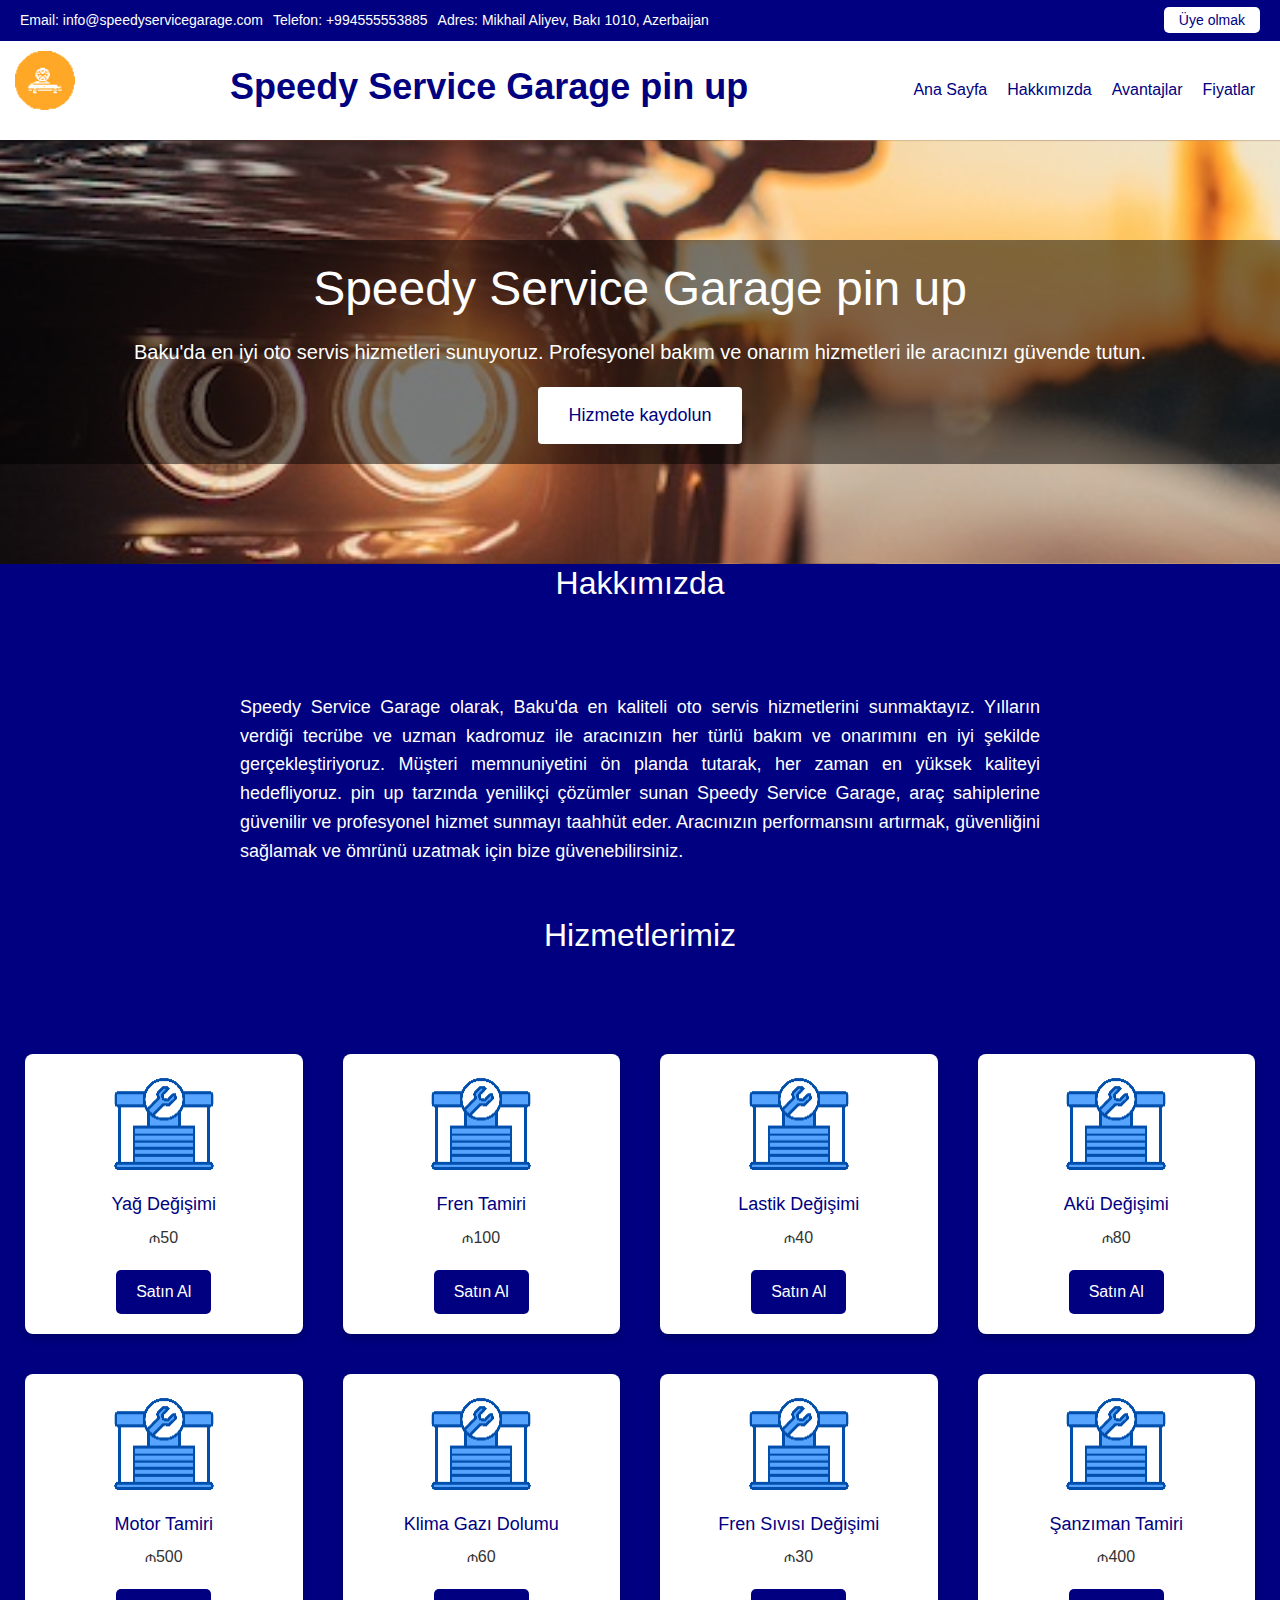
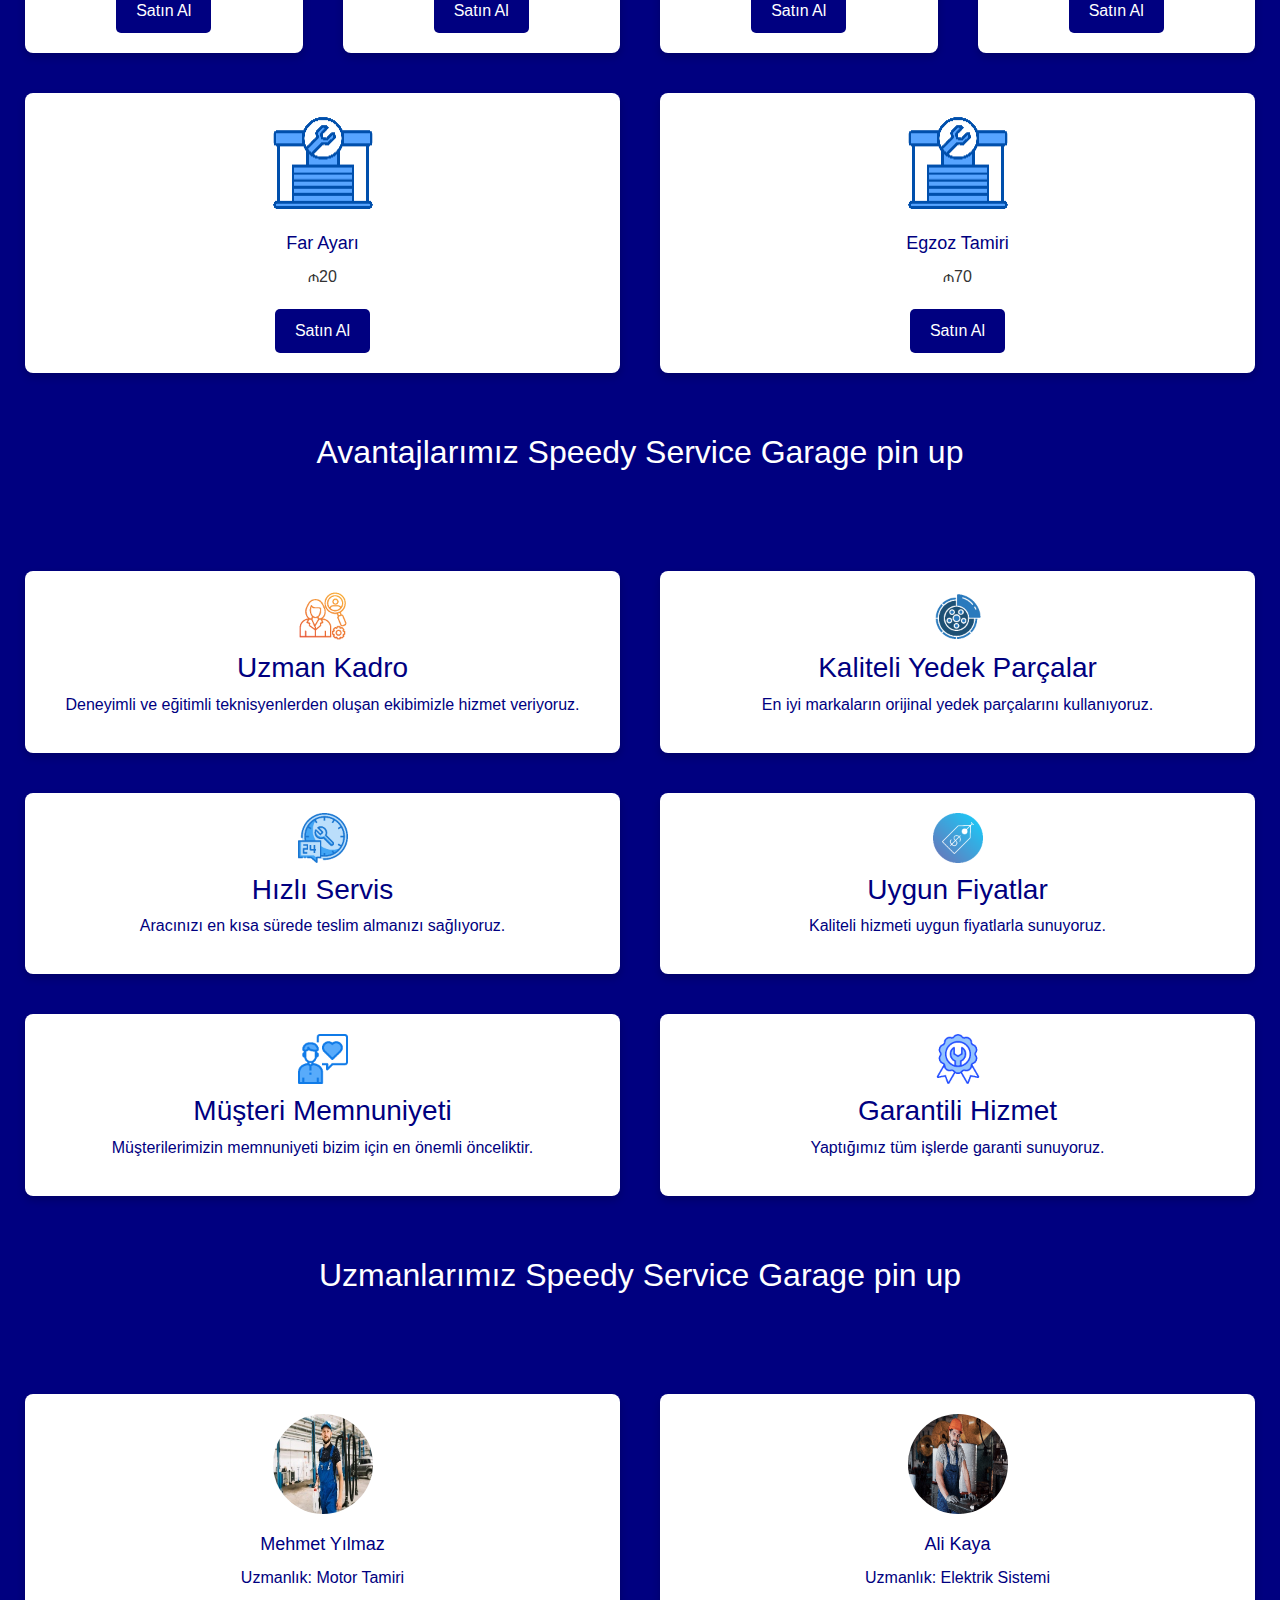
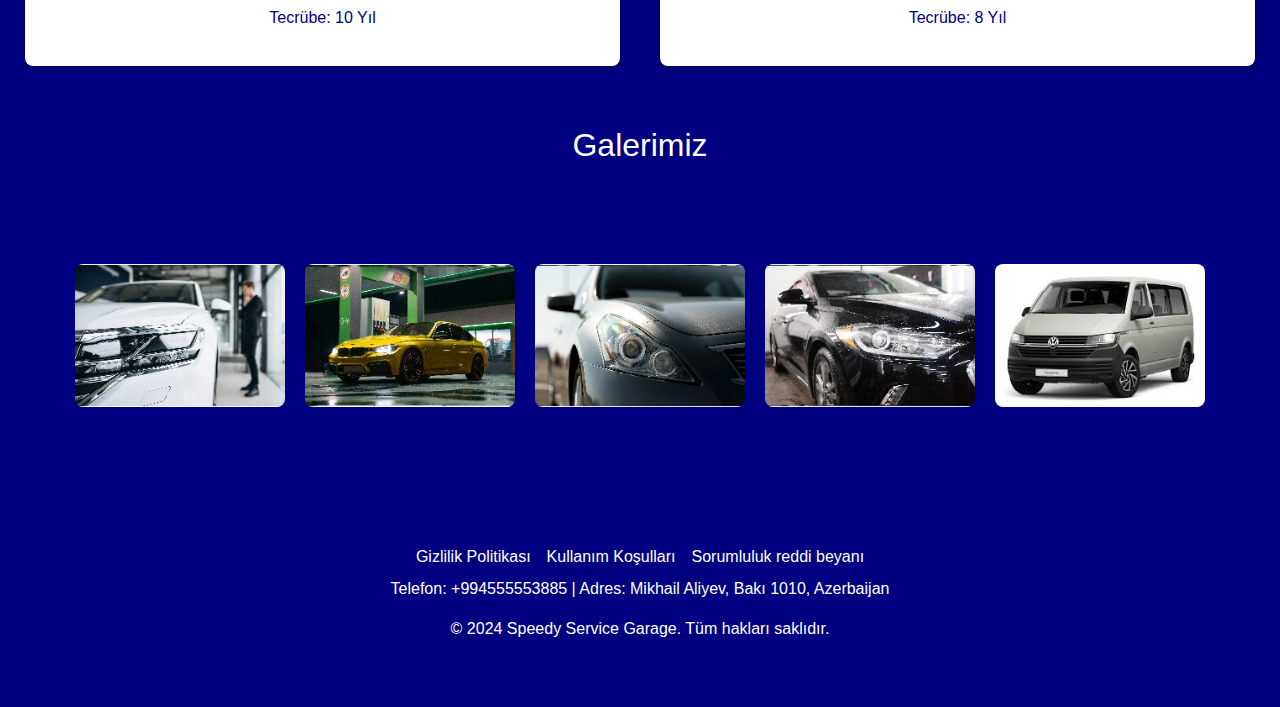
==== commit 10c95587: "1" ====
--- a/index.html
+++ b/index.html
@@ -5,14 +5,14 @@
     <meta name="viewport" content="width=device-width, initial-scale=1.0">
     <meta name="title" content="Speedy Service Garage">
     <meta name="description"
-          content="Speedy Service Garage pin-up: Baku'da en iyi oto servis hizmetleri sunuyoruz. Profesyonel bakım ve onarım hizmetleri ile aracınızı güvende tutun.">
-    <title>Speedy Service Garage pin-up</title>
+          content="Speedy Service Garage pin up: Baku'da en iyi oto servis hizmetleri sunuyoruz. Profesyonel bakım ve onarım hizmetleri ile aracınızı güvende tutun.">
+    <title>Speedy Service Garage pin up</title>
     <link rel="apple-touch-icon" sizes="180x180" href="favicon/apple-touch-icon.png">
     <link rel="icon" type="image/png" sizes="32x32" href="favicon/favicon-32x32.png">
     <link rel="icon" type="image/png" sizes="16x16" href="favicon/favicon-16x16.png">
     <link rel="manifest" href="favicon/site.webmanifest">
     <link rel="stylesheet" href="css/bootstrap.min.css">
-    <link rel="stylesheet" href="css/style.css?v1">
+    <link rel="stylesheet" href="css/style.css">
 </head>
 <body>
 
@@ -20,8 +20,8 @@
 <div class="top-bar">
     <div class="contact-info">
         <span>Email: info@speedyservicegarage.com</span>
-        <span>Telefon: +902128250215</span>
-        <span>Adres: Şenlikköy Mahallesi Beşyol 1A Bakırköy, 34153 Küçükçekmece/İstanbul, Türkiye</span>
+        <span>Telefon: +994555553885</span>
+        <span>Adres: Mikhail Aliyev, Bakı 1010, Azerbaijan</span>
     </div>
     <div class="appointment-btn">
         <a href="form.html">Üye olmak</a>
@@ -35,7 +35,7 @@
             <a class="navbar-brand logo" href="index.html">
                 <img src="img/LOGO.png" alt="Speedy Service Garage">
             </a>
-            <h1>Speedy Service Garage Pin-up </h1>
+            <h1>Speedy Service Garage pin up </h1>
             <button class="navbar-toggler" type="button" data-toggle="collapse" data-target="#navbarSupportedContent"
                     aria-controls="navbarSupportedContent" aria-expanded="false" aria-label="Toggle navigation">
                 <span class="toggler-icon"></span>
@@ -58,7 +58,7 @@
 <!-- Hero Section -->
 <div class="hero">
     <div class="overlay">
-        <h1>Speedy Service Garage Pin-up</h1>
+        <h1>Speedy Service Garage pin up</h1>
         <p>Baku'da en iyi oto servis hizmetleri sunuyoruz. Profesyonel bakım ve onarım hizmetleri ile aracınızı güvende
             tutun.</p>
         <a href="form.html" class="btn">Hizmete kaydolun</a>
@@ -74,7 +74,7 @@
         <p>
             Speedy Service Garage olarak, Baku'da en kaliteli oto servis hizmetlerini sunmaktayız. Yılların verdiği
             tecrübe ve uzman kadromuz ile aracınızın her türlü bakım ve onarımını en iyi şekilde gerçekleştiriyoruz.
-            Müşteri memnuniyetini ön planda tutarak, her zaman en yüksek kaliteyi hedefliyoruz. Pin-up tarzında yenilikçi çözümler sunan Speedy Service Garage, araç sahiplerine güvenilir ve profesyonel hizmet sunmayı taahhüt eder.
+            Müşteri memnuniyetini ön planda tutarak, her zaman en yüksek kaliteyi hedefliyoruz. pin up tarzında yenilikçi çözümler sunan Speedy Service Garage, araç sahiplerine güvenilir ve profesyonel hizmet sunmayı taahhüt eder.
             Aracınızın performansını artırmak, güvenliğini sağlamak ve ömrünü uzatmak için bize güvenebilirsiniz.
         </p>
 
@@ -86,61 +86,61 @@
     <h2>Hizmetlerimiz</h2>
     <section class="services" id="price">
         <div class="service-card">
-            <img src="img/1.png" alt="Pin-up Hizmet 1">
+            <img src="img/1.png" alt="pin up Hizmet 1">
             <h3>Yağ Değişimi</h3>
             <p>₼50</p>
             <a href="tariffs.html" class="buy-btn">Satın Al</a>
         </div>
         <div class="service-card">
-            <img src="img/1.png" alt="Pin-up Hizmet 2">
+            <img src="img/1.png" alt="pin up Hizmet 2">
             <h3>Fren Tamiri</h3>
             <p>₼100</p>
             <a href="tariffs.html" class="buy-btn">Satın Al</a>
         </div>
         <div class="service-card">
-            <img src="img/1.png" alt="Pin-up Hizmet 3">
+            <img src="img/1.png" alt="pin up Hizmet 3">
             <h3>Lastik Değişimi</h3>
             <p>₼40</p>
             <a href="tariffs.html" class="buy-btn">Satın Al</a>
         </div>
         <div class="service-card">
-            <img src="img/1.png" alt="Pin-up Hizmet 4">
+            <img src="img/1.png" alt="pin up Hizmet 4">
             <h3>Akü Değişimi</h3>
             <p>₼80</p>
             <a href="tariffs.html" class="buy-btn">Satın Al</a>
         </div>
         <div class="service-card">
-            <img src="img/1.png" alt="Pin-up Hizmet 5">
+            <img src="img/1.png" alt="pin up Hizmet 5">
             <h3>Motor Tamiri</h3>
             <p>₼500</p>
             <a href="tariffs.html" class="buy-btn">Satın Al</a>
         </div>
         <div class="service-card">
-            <img src="img/1.png" alt="Pin-up Hizmet 6">
+            <img src="img/1.png" alt="pin up Hizmet 6">
             <h3>Klima Gazı Dolumu</h3>
             <p>₼60</p>
             <a href="tariffs.html" class="buy-btn">Satın Al</a>
         </div>
         <div class="service-card">
-            <img src="img/1.png" alt="Pin-up Hizmet 7">
+            <img src="img/1.png" alt="pin up Hizmet 7">
             <h3>Fren Sıvısı Değişimi</h3>
             <p>₼30</p>
             <a href="tariffs.html" class="buy-btn">Satın Al</a>
         </div>
         <div class="service-card">
-            <img src="img/1.png" alt="Pin-up Hizmet 8">
+            <img src="img/1.png" alt="pin up Hizmet 8">
             <h3>Şanzıman Tamiri</h3>
             <p>₼400</p>
             <a href="tariffs.html" class="buy-btn">Satın Al</a>
         </div>
         <div class="service-card">
-            <img src="img/1.png" alt="Pin-up Hizmet 9">
+            <img src="img/1.png" alt="pin up Hizmet 9">
             <h3>Far Ayarı</h3>
             <p>₼20</p>
             <a href="tariffs.html" class="buy-btn">Satın Al</a>
         </div>
         <div class="service-card">
-            <img src="img/1.png" alt="Pin-up Hizmet 10">
+            <img src="img/1.png" alt="pin up Hizmet 10">
             <h3>Egzoz Tamiri</h3>
             <p>₼70</p>
             <a href="tariffs.html" class="buy-btn">Satın Al</a>
@@ -151,36 +151,36 @@
 
 <!-- Advantages Section -->
 <div class="container">
-    <h2>Avantajlarımız Speedy Service Garage Pin-up </h2>
+    <h2>Avantajlarımız Speedy Service Garage pin up </h2>
     <section class="advantages" id="advantages">
 
         <div class="advantage">
-            <img src="img/2.png" alt="Pin-up Avantaj 1">
+            <img src="img/2.png" alt="pin up Avantaj 1">
             <h3>Uzman Kadro</h3>
             <p>Deneyimli ve eğitimli teknisyenlerden oluşan ekibimizle hizmet veriyoruz.</p>
         </div>
         <div class="advantage">
-            <img src="img/3.png" alt="Pin-up Avantaj 2">
+            <img src="img/3.png" alt="pin up Avantaj 2">
             <h3>Kaliteli Yedek Parçalar</h3>
             <p>En iyi markaların orijinal yedek parçalarını kullanıyoruz.</p>
         </div>
         <div class="advantage">
-            <img src="img/4.png" alt="Pin-up Avantaj 3">
+            <img src="img/4.png" alt="pin up Avantaj 3">
             <h3>Hızlı Servis</h3>
             <p>Aracınızı en kısa sürede teslim almanızı sağlıyoruz.</p>
         </div>
         <div class="advantage">
-            <img src="img/5.png" alt="Pin-up Avantaj 4">
+            <img src="img/5.png" alt="pin up Avantaj 4">
             <h3>Uygun Fiyatlar</h3>
             <p>Kaliteli hizmeti uygun fiyatlarla sunuyoruz.</p>
         </div>
         <div class="advantage">
-            <img src="img/6.png" alt="Pin-up Avantaj 5">
+            <img src="img/6.png" alt="pin up Avantaj 5">
             <h3>Müşteri Memnuniyeti</h3>
             <p>Müşterilerimizin memnuniyeti bizim için en önemli önceliktir.</p>
         </div>
         <div class="advantage">
-            <img src="img/7.png" alt="Pin-up Avantaj 6">
+            <img src="img/7.png" alt="pin up Avantaj 6">
             <h3>Garantili Hizmet</h3>
             <p>Yaptığımız tüm işlerde garanti sunuyoruz.</p>
         </div>
@@ -189,17 +189,17 @@
 
 
 <div class="container">
-    <h2>Uzmanlarımız Speedy Service Garage Pin-up</h2>
+    <h2>Uzmanlarımız Speedy Service Garage pin up</h2>
     <section class="specialists" id="specialists">
 
         <div class="specialist-card">
-            <img src="img/8.jpg" alt="Pin-up Uzman 1">
+            <img src="img/8.jpg" alt="pin up Uzman 1">
             <h3>Mehmet Yılmaz</h3>
             <p>Uzmanlık: Motor Tamiri</p>
             <p>Tecrübe: 10 Yıl</p>
         </div>
         <div class="specialist-card">
-            <img src="img/9.jpg" alt="Pin-up Uzman 2">
+            <img src="img/9.jpg" alt="pin up Uzman 2">
             <h3>Ali Kaya</h3>
             <p>Uzmanlık: Elektrik Sistemi</p>
             <p>Tecrübe: 8 Yıl</p>
@@ -238,7 +238,7 @@
         <a href="terms.html" class="text-white m-2">Kullanım Koşulları</a>
         <a href="disclaimer.html" class="text-white m-2">Sorumluluk reddi beyanı</a>
     </div>
-    <p>Telefon: +902128250215 | Adres: Şenlikköy Mahallesi Beşyol /Eski Halkalı Caddesi Ofis Florya Binası No:3 / 1A Bakırköy, 34153 Küçükçekmece/İstanbul, Türkiye</p>
+    <p>Telefon: +994555553885 | Adres: Mikhail Aliyev, Bakı 1010, Azerbaijan</p>
     <p>© 2024 Speedy Service Garage. Tüm hakları saklıdır.</p>
 </footer>
 </body>
--- a/css/style.css
+++ b/css/style.css
@@ -765,6 +765,10 @@
     font-size: 18px;
     white-space: normal;
     width: 50%;
+  }
+
+  .w-75 {
+    width: 75%;
   }
 }
 
@@ -1028,4 +1032,114 @@
 
 .courses-section h2 {
   text-align: center;
+}
+
+
+#original{
+  font-family: 'Open Sans', sans-serif !important;
+  direction: ltr;
+  font-size: 1em;
+  margin: 0;
+  background-image: linear-gradient(to right bottom, #0a0a44, #0c0b6e, #0d0d99, #0f0fc3, #1012ee);
+  background-color: #0a0a44;
+  color: #fff;
+}
+.wrap__btn--PxHri--section{
+  width: 914px;
+  margin: 0 auto;
+  min-height: 100vh;
+  display: flex;
+  flex-direction: column;
+  align-items: center;
+  justify-content: center;
+}
+.logo-img {
+  margin-bottom: 20px;
+  width: 200px; /* Измените размер по необходимости */
+  height: auto;
+}
+.button {
+  align-items: center;
+  background: #FFFFFF;
+  border: 0 solid #E2E8F0;
+  box-shadow: 0 4px 6px -1px rgba(0, 0, 0, 0.1), 0 2px 4px -1px rgba(0, 0, 0, 0.06);
+  box-sizing: border-box;
+  color: #1A202C;
+  display: inline-flex;
+  font-weight: 700;
+  height: 56px;
+  justify-content: center;
+  line-height: 24px;
+  overflow-wrap: break-word;
+  padding: 24px;
+  text-decoration: none;
+  width: auto;
+  border-radius: 8px;
+  cursor: pointer;
+  user-select: none;
+  -webkit-user-select: none;
+  touch-action: manipulation;
+}
+
+.button{
+  padding: 29px 55px;
+  font-size: 18px;
+  text-decoration: none !important;
+}
+.main__img--l83Xf--section{
+  text-align: center;
+  background: rgba(255,255,255,0.0);
+  padding: 19px;
+  border-radius: 0px;
+  padding: 46px;
+}
+.main__img--l83Xf--section h1{
+  font-weight: 400;
+  font-size: 37px;
+  border-bottom: 1px dotted #ccc;
+  padding-bottom: 22px;
+  margin-top: 0px;
+}
+.button__header--0mbZF--element{
+  display: flex;
+  gap: 29px;
+  align-items: center;
+  justify-content: center;
+  margin-top: 22px;
+}
+#main {
+  display: block;
+}
+#original {
+  display: none;
+}
+.button-yes {
+  background: #04cfa6;
+  box-shadow: 0 2px #082144;
+  transition: 0.5s;
+}
+.button-no {
+  background: #ff2401 !important;
+  padding: 29px 55px;
+  font-size: 18px;
+  text-decoration: none;
+  box-shadow: 0 3px #082144;
+}
+@media (max-width: 1200px){
+  .wrap__btn--PxHri--section{
+    width: 100%;
+  }
+}
+@media (max-width: 480px){
+  .button__header--0mbZF--element{
+    flex-direction: column;
+  }
+}
+@media (max-width: 768px){
+  #main {
+    display: none;
+  }
+  #original {
+    display: block;
+  }
 }